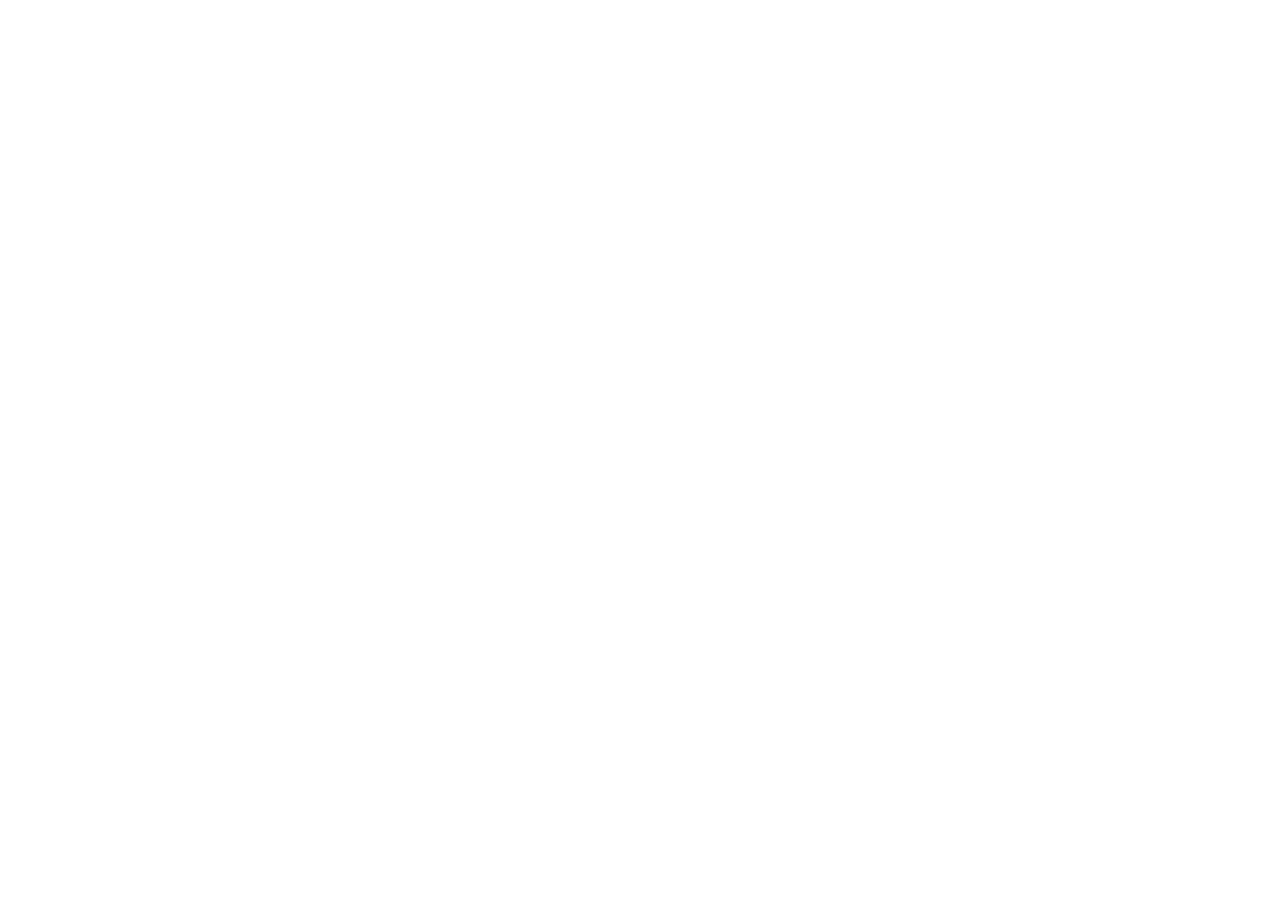
==== form.html @ 447e798b "3 commit" ====
<!DOCTYPE html>
<html lang="en">
<head>
    <meta charset="UTF-8">
    <meta name="viewport" content="width=device-width, initial-scale=1.0">
    <link rel="stylesheet" href="">
    <title>Form</title>
</head>
<body>
    
</body>
</html>
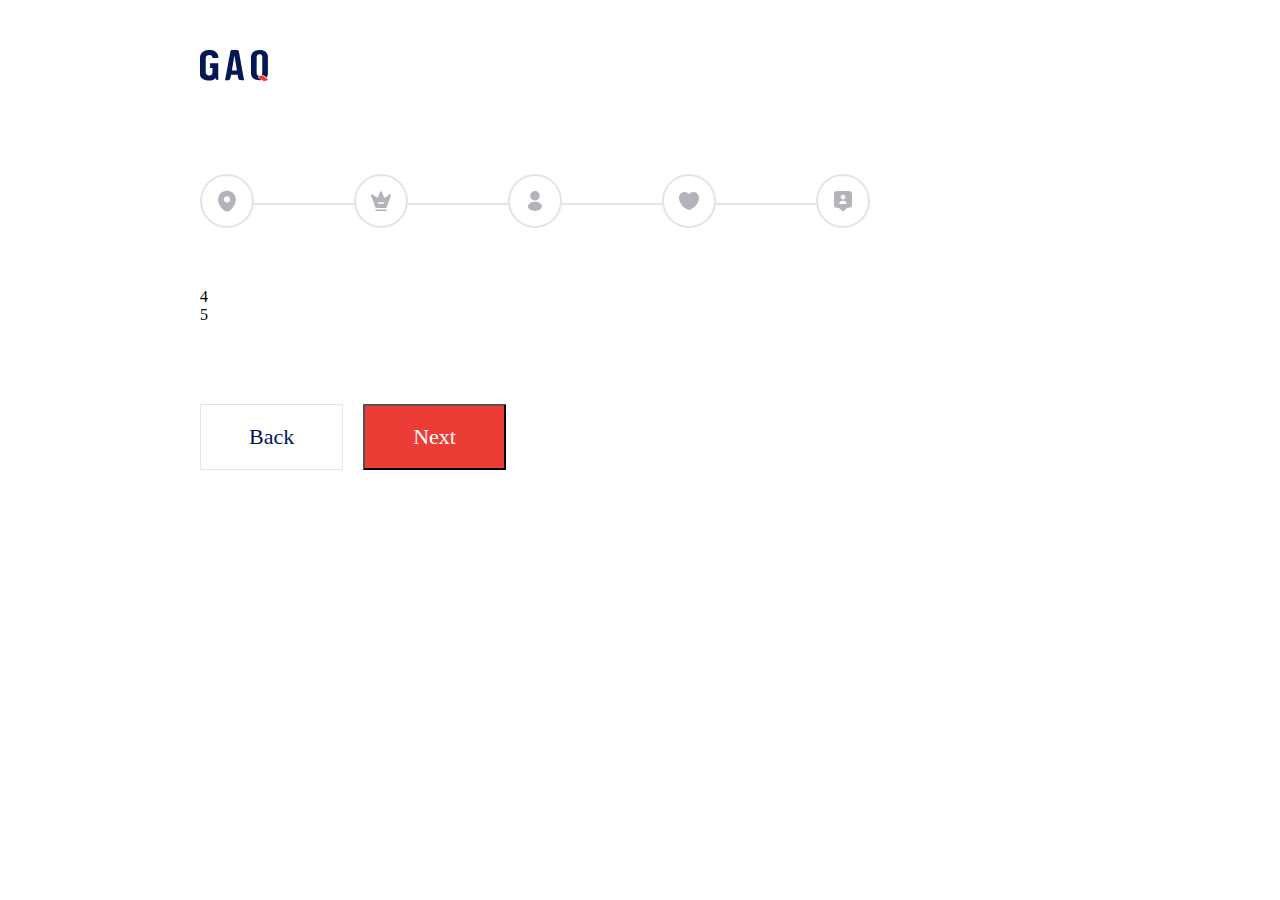
==== commit 318a9836: "4 commit" ====
--- a/form.html
+++ b/form.html
@@ -3,10 +3,287 @@
 <head>
     <meta charset="UTF-8">
     <meta name="viewport" content="width=device-width, initial-scale=1.0">
-    <link rel="stylesheet" href="">
+    <link rel="stylesheet" href="css/form.css">
     <title>Form</title>
 </head>
 <body>
-    
+    <div class="main">
+        <a href="#" class="logo">
+            <img src="./img/logo.svg" alt="logo"></a>
+            <form action="#" class="steps__form">
+                <div class="steps__numbers">
+                    <div class="progress">
+                        <div class="progress__success"></div>
+                    </div>
+                    <div class="step__number">
+                        <svg xmlns="http://www.w3.org/2000/svg" width="24" height="24" viewBox="0 0 24 24" fill="none">
+                            <path d="M20.62 8.45C19.57 3.83 15.54 1.75 12 1.75C12 1.75 12 1.75 11.99 1.75C8.45997 1.75 4.41997 3.82 3.36997 8.44C2.19997 13.6 5.35997 17.97 8.21997 20.72C9.27997 21.74 10.64 22.25 12 22.25C13.36 22.25 14.72 21.74 15.77 20.72C18.63 17.97 21.79 13.61 20.62 8.45ZM12 13.46C10.26 13.46 8.84997 12.05 8.84997 10.31C8.84997 8.57 10.26 7.16 12 7.16C13.74 7.16 15.15 8.57 15.15 10.31C15.15 12.05 13.74 13.46 12 13.46Z" fill="#B3B4BA"/>
+                            </svg>
+                    </div>
+                    <div class="step__number">
+                        <svg xmlns="http://www.w3.org/2000/svg" width="24" height="24" viewBox="0 0 24 24" fill="none">
+                            <path d="M17 22H7C6.59 22 6.25 21.66 6.25 21.25C6.25 20.84 6.59 20.5 7 20.5H17C17.41 20.5 17.75 20.84 17.75 21.25C17.75 21.66 17.41 22 17 22Z" fill="#B3B4BA"/>
+                            <path d="M20.35 5.52004L16.35 8.38004C15.82 8.76004 15.06 8.53004 14.83 7.92004L12.94 2.88004C12.62 2.01004 11.39 2.01004 11.07 2.88004L9.16998 7.91004C8.93998 8.53004 8.18997 8.76004 7.65998 8.37004L3.65998 5.51004C2.85998 4.95004 1.79998 5.74004 2.12998 6.67004L6.28998 18.32C6.42998 18.72 6.80998 18.98 7.22998 18.98H16.76C17.18 18.98 17.56 18.71 17.7 18.32L21.86 6.67004C22.2 5.74004 21.14 4.95004 20.35 5.52004ZM14.5 14.75H9.49998C9.08998 14.75 8.74998 14.41 8.74998 14C8.74998 13.59 9.08998 13.25 9.49998 13.25H14.5C14.91 13.25 15.25 13.59 15.25 14C15.25 14.41 14.91 14.75 14.5 14.75Z" fill="#B3B4BA"/>
+                            </svg>
+                    </div>
+                    <div class="step__number">
+                        <svg xmlns="http://www.w3.org/2000/svg" width="24" height="24" viewBox="0 0 24 24" fill="none">
+                            <path d="M12 2C9.38 2 7.25 4.13 7.25 6.75C7.25 9.32 9.26 11.4 11.88 11.49C11.96 11.48 12.04 11.48 12.1 11.49C12.12 11.49 12.13 11.49 12.15 11.49C12.16 11.49 12.16 11.49 12.17 11.49C14.73 11.4 16.74 9.32 16.75 6.75C16.75 4.13 14.62 2 12 2Z" fill="#B3B4BA"/>
+                            <path d="M17.08 14.15C14.29 12.29 9.73996 12.29 6.92996 14.15C5.65996 15 4.95996 16.15 4.95996 17.38C4.95996 18.61 5.65996 19.75 6.91996 20.59C8.31996 21.53 10.16 22 12 22C13.84 22 15.68 21.53 17.08 20.59C18.34 19.74 19.04 18.6 19.04 17.36C19.03 16.13 18.34 14.99 17.08 14.15Z" fill="#B3B4BA"/>
+                            </svg>
+                    </div>
+                    <div class="step__number">
+                        <svg xmlns="http://www.w3.org/2000/svg" width="24" height="24" viewBox="0 0 24 24" fill="none">
+                            <path d="M16.44 3.09998C14.63 3.09998 13.01 3.97998 12 5.32998C10.99 3.97998 9.37 3.09998 7.56 3.09998C4.49 3.09998 2 5.59998 2 8.68998C2 9.87998 2.19 10.98 2.52 12C4.1 17 8.97 19.99 11.38 20.81C11.72 20.93 12.28 20.93 12.62 20.81C15.03 19.99 19.9 17 21.48 12C21.81 10.98 22 9.87998 22 8.68998C22 5.59998 19.51 3.09998 16.44 3.09998Z" fill="#B3B4BA"/>
+                            </svg>
+                    </div>
+                    <div class="step__number">
+                        <svg xmlns="http://www.w3.org/2000/svg" width="24" height="24" viewBox="0 0 24 24" fill="none">
+                            <path d="M18 2H6C4.34 2 3 3.33 3 4.97V15.88C3 17.52 4.34 18.85 6 18.85H6.76C7.56 18.85 8.32 19.16 8.88 19.72L10.59 21.41C11.37 22.18 12.64 22.18 13.42 21.41L15.13 19.72C15.69 19.16 16.46 18.85 17.25 18.85H18C19.66 18.85 21 17.52 21 15.88V4.97C21 3.33 19.66 2 18 2ZM12 5.75C13.29 5.75 14.33 6.79 14.33 8.08C14.33 9.37 13.29 10.41 12 10.41C10.71 10.41 9.67 9.36 9.67 8.08C9.67 6.79 10.71 5.75 12 5.75ZM14.68 15.06H9.32C8.51 15.06 8.04 14.16 8.49 13.49C9.17 12.48 10.49 11.8 12 11.8C13.51 11.8 14.83 12.48 15.51 13.49C15.96 14.16 15.48 15.06 14.68 15.06Z" fill="#B3B4BA"/>
+                            </svg>
+                    </div>
+                </div>
+
+                <div class="steps">
+     <!----        <div class="from__step">
+
+                        <div class="section__title">Which Hub Are You In?</div>
+                        <div class="section__text">We are active in major cities and we schedule meetings based on time zones. Let us know your home base.</div>
+                        <div class="form__input search__input">
+                            <input type="text" class="input" placeholder="Search your hub..">
+                            <div class="input__img">
+                                <svg xmlns="http://www.w3.org/2000/svg" width="20" height="20" viewBox="0 0 20 20" fill="none">
+                                    <path d="M9.58329 18.125C4.87496 18.125 1.04163 14.2916 1.04163 9.58329C1.04163 4.87496 4.87496 1.04163 9.58329 1.04163C14.2916 1.04163 18.125 4.87496 18.125 9.58329C18.125 14.2916 14.2916 18.125 9.58329 18.125ZM9.58329 2.29163C5.55829 2.29163 2.29163 5.56663 2.29163 9.58329C2.29163 13.6 5.55829 16.875 9.58329 16.875C13.6083 16.875 16.875 13.6 16.875 9.58329C16.875 5.56663 13.6083 2.29163 9.58329 2.29163Z" fill="#747887"/>
+                                    <path d="M18.3333 18.9583C18.175 18.9583 18.0166 18.9 17.8916 18.775L16.225 17.1083C15.9833 16.8666 15.9833 16.4666 16.225 16.225C16.4666 15.9833 16.8666 15.9833 17.1083 16.225L18.775 17.8916C19.0166 18.1333 19.0166 18.5333 18.775 18.775C18.65 18.9 18.4916 18.9583 18.3333 18.9583Z" fill="#747887"/>
+                                    </svg>
+                            </div>
+                        </div>
+                        <div class="form__item">
+                            <div class="form__item--title">Popular Hub</div>
+                            <div class="radio__buttons">
+                                <label class="radio__item">
+                                    <input type="radio" class="radio__input" name="radio" >
+                                    <div class="fake"></div>
+                                    <div class="img">
+                                        <img src="./img/radio1.png" alt="">
+                                    </div>
+                                    <div class="text">Austin</div>
+                                    <div class="border"></div>
+                                </label>
+                                <label class="radio__item">
+                                    <input type="radio" class="radio__input" name="radio" >
+                                    <div class="fake"></div>
+                                    <div class="img">
+                                        <img src="./img/radio2.png" alt="">
+                                    </div>
+                                    <div class="text">Dallas</div>
+                                    <div class="border"></div>
+                                </label>
+                                <label class="radio__item">
+                                    <input type="radio" class="radio__input" name="radio" >
+                                    <div class="fake"></div>
+                                    <div class="img">
+                                        <img src="./img/radio3.png" alt="">
+                                    </div>
+                                    <div class="text">San Antonio</div>
+                                    <div class="border"></div>
+                                </label>
+                                <label class="radio__item">
+                                    <input type="radio" class="radio__input" name="radio" >
+                                    <div class="fake"></div>
+                                    <div class="img">
+                                        <img src="./img/radio4.png" alt="">
+                                    </div>
+                                    <div class="text">Houston</div>
+                                    <div class="border"></div>
+                                </label>
+                                <label class="radio__item">
+                                    <input type="radio" class="radio__input" name="radio" >
+                                    <div class="fake"></div>
+                                    <div class="img">
+                                        <img src="./img/radio5.png" alt="">
+                                    </div>
+                                    <div class="text">New York </div>
+                                    <div class="border"></div>
+                                </label>
+                                <label class="radio__item">
+                                    <input type="radio" class="radio__input" name="radio" >
+                                    <div class="fake"></div>
+                                    <div class="img">
+                                        <img src="./img/radio6.png" alt="">
+                                    </div>
+                                    <div class="text">Los Angeles</div>
+                                    <div class="border"></div>
+                                </label>
+                            </div>
+                        </div>
+                    </div>-->
+                    
+     <!----        <div class="from__step">
+                        <div class="section__title">What Are Your Objectives?</div>
+                        <div class="section__text">Select up to 3 objectives. These will be kept private from other users but help us find relevant matches.</div>
+                        <div class="form__item">
+                            <div class="form__item--title">Select Objectives</div>
+                            <div class="checkboxes">
+                                <label class="checkbox__item">
+                                    <input type="checkbox" class="checkbox__input">
+                                    <div class="checkbox__img"><img src="./img/ckb1.png" alt=""></div>
+                                    <div class="checkbox__text">Brainstorm with peers</div>
+                                    <div class="checkbox__fake"></div>
+                                    <div class="checkbox__border"></div>
+                                </label>
+                                <label class="checkbox__item">
+                                    <input type="checkbox" class="checkbox__input">
+                                    <div class="checkbox__img"><img src="./img/ckb2.png" alt=""></div>
+                                    <div class="ccheckbox__heckbox__text">Grow your team</div>
+                                    <div class="checkbox__fake"></div>
+                                    <div class="checkbox__border"></div>
+                                </label>
+                                <label class="checkbox__item">
+                                    <input type="checkbox" class="checkbox__input">
+                                    <div class="checkbox__img"><img src="./img/ckb3.png" alt=""></div>
+                                    <div class="checkbox__text">Start a company</div>
+                                    <div class="checkbox__fake"></div>
+                                    <div class="checkbox__border"></div>
+                                </label>
+                                <label class="checkbox__item">
+                                    <input type="checkbox" class="checkbox__input">
+                                    <div class="checkbox__img"><img src="./img/ckb4.png" alt=""></div>
+                                    <div class="checkbox__text">Explore other companies</div>
+                                    <div class="checkbox__fake"></div>
+                                    <div class="checkbox__border"></div>
+                                </label>
+                                <label class="checkbox__item">
+                                    <input type="checkbox" class="checkbox__input">
+                                    <div class="checkbox__img"><img src="./img/ckb5.png" alt=""></div>
+                                    <div class="checkbox__text">Business development</div>
+                                    <div class="checkbox__fake"></div>
+                                    <div class="checkbox__border"></div>
+                                </label>
+                                <label class="checkbox__item">
+                                    <input type="checkbox" class="checkbox__input">
+                                    <div class="checkbox__img"><img src="./img/ckb6.png" alt=""></div>
+                                    <div class="checkbox__text">Invest</div>
+                                    <div class="checkbox__fake"></div>
+                                    <div class="checkbox__border"></div>
+                                </label>
+                                <label class="checkbox__item">
+                                    <input type="checkbox" class="checkbox__input">
+                                    <div class="checkbox__img"><img src="./img/ckb7.png" alt=""></div>
+                                    <div class="checkbox__text">Explore new projects</div>
+                                    <div class="checkbox__fake"></div>
+                                    <div class="checkbox__border"></div>
+                                </label>
+                                <label class="checkbox__item">
+                                    <input type="checkbox" class="checkbox__input">
+                                    <div class="checkbox__img"><img src="./img/ckb8.png" alt=""></div>
+                                    <div class="checkbox__text">Mentor others</div>
+                                    <div class="checkbox__fake"></div>
+                                    <div class="checkbox__border"></div>
+                                </label>
+                                <label class="checkbox__item">
+                                    <input type="checkbox" class="checkbox__input">
+                                    <div class="checkbox__img"><img src="./img/ckb9.png" alt=""></div>
+                                    <div class="checkbox__text">Organize events</div>
+                                    <div class="checkbox__fake"></div>
+                                    <div class="checkbox__border"></div>
+                                </label>
+                                <label class="checkbox__item">
+                                    <input type="checkbox" class="checkbox__input">
+                                    <div class="checkbox__img"><img src="./img/ckb10.png" alt=""></div>
+                                    <div class="checkbox__text">Raise funding</div>
+                                    <div class="checkbox__fake"></div>
+                                    <div class="checkbox__border"></div>
+                                </label>
+                                <label class="checkbox__item">
+                                    <input type="checkbox" class="checkbox__input">
+                                    <div class="checkbox__img"><img src="./img/ckb11.png" alt=""></div>
+                                    <div class="checkbox__text">Find a cofounder</div>
+                                    <div class="checkbox__fake"></div>
+                                    <div class="checkbox__border"></div>
+                                </label>
+                                <label class="checkbox__item">
+                                    <input type="checkbox" class="checkbox__input">
+                                    <div class="checkbox__"><img src="./img/ckb12.png" alt=""></div>
+                                    <div class="checkbox__text">Meet intresting people</div>
+                                    <div class="checkbox__fake"></div>
+                                    <div class="checkbox__border"></div>
+                                </label>
+                            </div>
+                        </div>
+                    </div>-->
+
+     <!----       <div class="from__step">
+                        <div class="section__title">Fill Your Profile</div>
+                        <div class="section__text">This basic information will be shown to your matches every week. Tell us what you would like to show!</div>
+
+                        <div class="file__uploader">
+                            <div class="file__uploader-item">
+                                <label class="file__label">
+                                    <input type="file" class="file__input">
+                                    <div class="file__item">
+                                        <div class="file__item-img">
+                                            <img src="./img/gallery.svg" alt="">
+                                        </div>
+                                        <div class="file__item-text">
+                                            Upload Your Photo
+                                        </div>
+                                    </div>
+                                </label>
+                            </div>
+                            <div class="file__uploader-item">
+                                <div class="form__item">
+                                    <div class="form__item-title">Other Profile</div>
+                                    
+                                    
+                                    <div class="form__input profile__input">
+                                        <input type="text" class="input" placeholder="LinkedIn URL">
+                                        <div class="input__img">
+                                            <svg xmlns="http://www.w3.org/2000/svg" width="20" height="20" viewBox="0 0 20 20" fill="none">
+                                                <g clip-path="url(#clip0_1_7078)">
+                                                <path d="M5.78341 4.16668C5.78319 4.6087 5.60738 5.03254 5.29466 5.34494C4.98195 5.65735 4.55793 5.83273 4.11591 5.83251C3.67388 5.83229 3.25004 5.65648 2.93764 5.34377C2.62524 5.03105 2.44985 4.60704 2.45007 4.16501C2.45029 3.72298 2.6261 3.29915 2.93882 2.98674C3.25153 2.67434 3.67555 2.49896 4.11757 2.49918C4.5596 2.4994 4.98344 2.6752 5.29584 2.98792C5.60825 3.30064 5.78363 3.72465 5.78341 4.16668ZM5.83341 7.06668H2.50007V17.5H5.83341V7.06668ZM11.1001 7.06668H7.78341V17.5H11.0667V12.025C11.0667 8.97501 15.0417 8.69168 15.0417 12.025V17.5H18.3334V10.8917C18.3334 5.75001 12.4501 5.94168 11.0667 8.46668L11.1001 7.06668Z" fill="#747887"/>
+                                                </g>
+                                                <defs>
+                                                <clipPath id="clip0_1_7078">
+                                                <rect width="20" height="20" fill="white"/>
+                                                </clipPath>
+                                                </defs>
+                                                </svg>
+                                        </div>
+                                    </div>
+
+                                    <div class="form__input profile__input">
+                                        <input type="text" class="input" placeholder="Twitter URL">
+                                        <div class="input__img">
+                                            <svg xmlns="http://www.w3.org/2000/svg" width="20" height="20" viewBox="0 0 20 20" fill="none">
+                                                <g clip-path="url(#clip0_1_7082)">
+                                                <path d="M18.4683 4.71333C17.8321 4.99474 17.1574 5.17956 16.4666 5.26167C17.1947 4.82619 17.7397 4.14085 17.9999 3.33333C17.3166 3.74 16.5674 4.025 15.7866 4.17917C15.2621 3.61798 14.5669 3.2458 13.809 3.12049C13.0512 2.99517 12.2732 3.12374 11.596 3.48621C10.9187 3.84868 10.3802 4.42474 10.0642 5.12483C9.74812 5.82492 9.67221 6.60982 9.84825 7.3575C8.46251 7.28805 7.10686 6.92794 5.86933 6.30055C4.63179 5.67317 3.54003 4.79254 2.66492 3.71583C2.35516 4.24788 2.19238 4.85269 2.19326 5.46833C2.19326 6.67667 2.80826 7.74417 3.74326 8.36917C3.18993 8.35175 2.64878 8.20232 2.16492 7.93333V7.97667C2.16509 8.78142 2.44356 9.56135 2.95313 10.1842C3.46269 10.8071 4.17199 11.2346 4.96075 11.3942C4.4471 11.5334 3.90851 11.5539 3.38576 11.4542C3.60814 12.1469 4.04159 12.7527 4.62541 13.1868C5.20924 13.6209 5.9142 13.8615 6.64159 13.875C5.91866 14.4428 5.0909 14.8625 4.20566 15.1101C3.32041 15.3578 2.39503 15.4285 1.48242 15.3183C3.0755 16.3429 4.93 16.8868 6.82409 16.885C13.2349 16.885 16.7408 11.5742 16.7408 6.96833C16.7408 6.81833 16.7366 6.66667 16.7299 6.51833C17.4123 6.02514 18.0013 5.41418 18.4691 4.71417L18.4683 4.71333Z" fill="#747887"/>
+                                                </g>
+                                                <defs>
+                                                <clipPath id="clip0_1_7082">
+                                                <rect width="20" height="20" fill="white"/>
+                                                </clipPath>
+                                                </defs>
+                                                </svg>
+                                        </div>
+                                    </div>
+
+                                </div>
+                            </div>
+                        </div>
+                    </div>-->
+
+                    <div class="from__step">4</div>
+                    <div class="from__step">5</div>
+            
+                </div>
+
+                <div class="step__buttobs">
+                    <button class="btn__outline button prev__step">Back</button>
+                    <button class="btn button next__step">Next</button>
+                </div>
+            </form>
+        
+    </div>
 </body>
 </html>--- a/css/form.css
+++ b/css/form.css
@@ -0,0 +1,365 @@
+*{
+    margin: 0;
+    padding: 0;
+}
+.main{
+    padding: 50px 200px;
+}
+.logo {
+    display: block;
+    padding-bottom: 89px;
+}
+.section__title {
+    color: #051655;
+    font-family: Author;
+    font-size: 50px;
+    font-style: normal;
+    font-weight: 494;
+    line-height: normal;
+}
+.section__text {
+    color: #747887;
+    font-family: Author;
+    font-size: 20px;
+    font-style: normal;
+    font-weight: 375;
+    line-height: normal;
+    max-width: 600px;
+}
+.steps__form {
+}
+.steps__numbers {
+    display: flex;
+    align-self: start;
+    position: relative;
+    max-width: 650px;
+    padding-bottom: 60px;
+}
+.progress {
+    position: absolute;
+    top: 25%;
+    left: 0;
+    right: 0;
+    height: 2px;
+    background: #E5E4E1;
+    z-index: -1;
+}
+.progress__success {
+}
+.step__number {
+    display: flex;
+    justify-content: center;
+    align-items: center;
+    border-radius: 100%;
+    width: 50px;
+    height: 50px;
+    border-radius: 50px;
+    border: 2px solid #E5E4E1;
+    background: #FFF;
+    margin-right: 100px;
+    flex-shrink: 0;
+}
+.steps {
+}
+.from__step {
+}
+.step__buttobs {
+    margin-top: 80px;
+    display: flex;
+    gap: 20px;
+}
+.btn{
+    padding: 18px 48px;
+    color: #FFF;
+    font-family: Author;
+    font-size: 22px;
+    font-style: normal;
+    font-weight: 494;
+    line-height: normal;
+    background: #EB3D35;
+}
+.btn__outline{
+    padding: 18px 48px;
+    border: 1px solid #E5E4E1;
+    background: #FFF;
+    color: #051655;
+    font-family: Author;
+    font-size: 22px;
+    font-style: normal;
+    font-weight: 494;
+    line-height: normal;
+}
+.prev__step {
+}
+.next__step {
+}
+.form__input {
+    display: flex;
+    position: relative;
+    border: 1px solid #E5E4E1;
+    max-width: 460px;
+}
+.search__input {
+    margin-top: 40px;
+}
+.input {
+    border: #ffffff;
+    padding: 20px 20px 20px 65px;
+    width: 100%;
+    background: #FFF;
+    outline: none;
+    color: #747887;
+    font-family: Author;
+    font-size: 18px;
+    font-style: normal;
+    font-weight: 375;
+    line-height: normal;
+}
+.input:focus {
+    outline: 1px solid red;
+}
+.input__img {
+    position: absolute;
+    left: 30px;
+    top: 50%;
+    transform: translate(0, -50%);
+}
+.from__step {
+}
+.form__item {
+   margin-top: 40px;
+}
+.form__item--title {
+    color: #051655;
+    font-family: Author;
+    font-size: 25px;
+    font-style: normal;
+    font-weight: 494;
+    line-height: normal;
+}
+.radio__buttons {
+    display: flex;
+    flex-wrap: wrap;
+    gap: 20px;
+    margin-top: 20px;
+}
+.radio__item {
+    display: flex;
+    align-items: center;
+    position: relative;
+    background: #F3F6F9;
+    max-width: 360px;
+    width: 100%;
+    padding: 10px;
+}
+.radio__input {
+    display: none;
+}
+.radio__input:checked + .fake::after {
+    opacity: 1;
+}
+.radio__input:checked ~ .border {
+    opacity: 1;
+}
+.fake {
+    width: 30px;
+    height: 30px;
+    border-radius: 100%;
+    border: 1px solid red;
+    position: absolute;
+    right: 30px;
+    top: 50%;
+    transform: translate(0, -50%);
+}
+.fake::after {
+    content: "";
+    position: absolute;
+    width: 20px;
+    height: 20px;
+    background: #EB3D35;
+    border-radius: 100%;
+    top: 50%;
+    left: 50%;
+    transform: translate(-50%, -50%);
+    opacity: 0;
+
+}
+.text {
+    margin-left: 30px;
+    color: #051655;
+    font-family: Author;
+    font-size: 20px;
+    font-style: normal;
+    font-weight: 494;
+    line-height: normal;
+}
+.img {
+    width: 40px;
+    height: 40px;
+    background: #FFF;
+    display: flex;
+    align-items: center;
+    justify-content: center;
+    padding: 10px;
+}
+.img img{
+    max-width: 100%;
+    width: 100%;
+    height: auto;
+}
+.border {
+    position:absolute;
+    border: 1px solid red;
+    left: 0;
+    right: 0;
+    bottom: 0;
+    top: 0;
+    opacity: 0;
+}
+.checkboxes {
+    display: flex;
+    flex-wrap: wrap;
+    gap: 20px;
+    margin-top: 20px;
+}
+.checkbox__item {
+    display: flex;
+    align-items: center;
+    position: relative;
+    background: #F3F6F9;
+    max-width: 360px;
+    width: 100%;
+    padding: 10px;
+}
+.checkbox__input {
+    display: none;
+}
+.checkbox__input:checked ~ .checkbox__fake:after{
+    opacity: 1;
+}
+.checkbox__input:checked ~ .checkbox__border{
+    opacity: 1;
+}
+.checkbox__img {
+    width: 40px;
+    height: 40px;
+    background: #FFF;
+    display: flex;
+    align-items: center;
+    justify-content: center;
+    padding: 10px;
+}
+.checkbox__img img{
+    max-width: 100%;
+    width: 100%;
+    height: auto;
+}
+.checkbox__text {
+    color: #051655;
+    font-family: Author;
+    font-size: 20px;
+    font-style: normal;
+    font-weight: 494;
+    line-height: normal;    
+}
+.checkbox__fake {
+    width: 30px;
+    height: 30px;
+    border-radius: 5px;
+    border: 1px solid red;
+    margin-left: auto;
+    position: relative;
+}
+.checkbox__fake::after {
+    position: absolute;
+    content: "";
+    right: 0;
+    bottom: 0;
+    top: 0;
+    left: 0;
+    background: #EB3D35 url('../img/cheak.svg') no-repeat;
+    background-position: center;
+    opacity: 0;
+}
+.checkbox__border {
+    position:absolute;
+    border: 1px solid red;
+    left: 0;
+    right: 0;
+    bottom: 0;
+    top: 0;
+    opacity: 0;
+}
+.file__uploader {
+    display: flex;
+    max-width: 1120px;
+    width: 100%;
+    gap: 40px;
+    margin-top: 40px;
+}
+.file__uploader-item:last-child {
+    flex: 1 1 auto;
+}
+.file__uploader-item:first-child {
+    flex: 0 1 360px;
+}
+.file__label {
+    display: flex;
+    height: 360px;
+    width: 360px;
+    position: relative;
+    background: #F3F6F9;
+    border: 2px dashed #051655;
+    cursor: pointer;
+}
+.file__input{
+    display: none;
+}
+.file__item {
+    position: absolute;
+    left: 50%;
+    top: 50%;
+    transform: translate(-50%, -50%);
+    display: flex;
+    flex-direction: column;
+    align-items: center;
+}
+.file__item-img {
+}
+.file__item-text {
+    color: #051655;
+    font-family: Author;
+    font-size: 20px;
+    font-style: normal;
+    font-weight: 494;
+    line-height: normal;
+    margin-top: 30px;
+}
+.form__item {
+}
+.form__item-title {
+    color: #051655;
+    font-family: Author;
+    font-size: 25px;
+    font-style: normal;
+    font-weight: 494;
+    line-height: normal;
+    margin-bottom: 20px;
+}
+.form__input {
+}
+.profile__input {
+    display: flex;
+    width: 100%;
+    max-width: 100%;
+    margin-top: 10px;
+}
+.profile__inputs{
+    margin-top: 17px;
+}
+.input {
+    width: 100%;
+    display: flex;
+}
+.input__img {
+}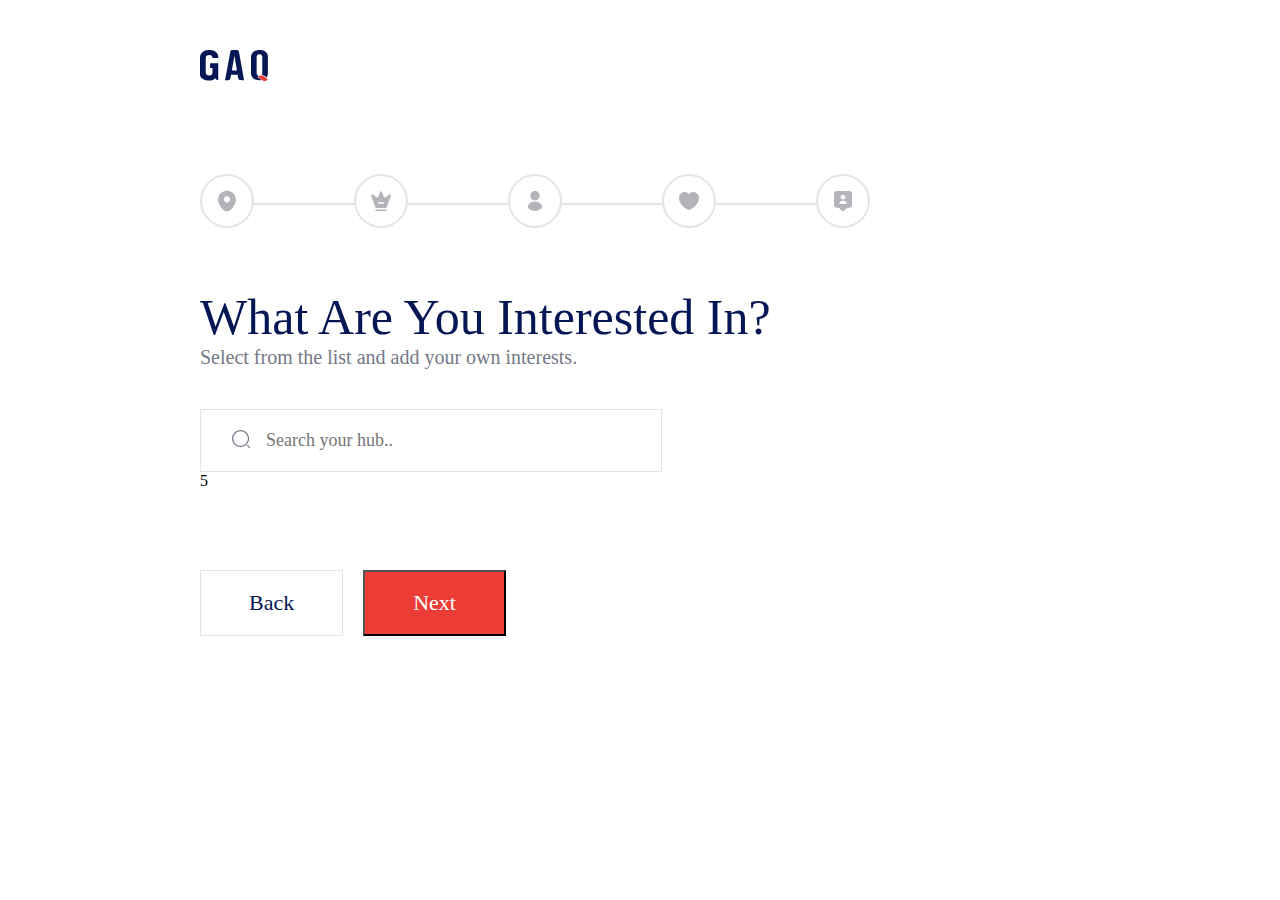
==== commit bbe602a8: "12 commit" ====
--- a/form.html
+++ b/form.html
@@ -273,7 +273,19 @@
                         </div>
                     </div>-->
 
-                    <div class="from__step">4</div>
+                    <div class="from__step">
+                        <div class="section__title">What Are You Interested In?</div>
+                        <div class="section__text">Select from the list and add your own interests.</div>
+                        <div class="form__input search__input">
+                            <input type="text" class="input" placeholder="Search your hub..">
+                            <div class="input__img">
+                                <svg xmlns="http://www.w3.org/2000/svg" width="20" height="20" viewBox="0 0 20 20" fill="none">
+                                    <path d="M9.58329 18.125C4.87496 18.125 1.04163 14.2916 1.04163 9.58329C1.04163 4.87496 4.87496 1.04163 9.58329 1.04163C14.2916 1.04163 18.125 4.87496 18.125 9.58329C18.125 14.2916 14.2916 18.125 9.58329 18.125ZM9.58329 2.29163C5.55829 2.29163 2.29163 5.56663 2.29163 9.58329C2.29163 13.6 5.55829 16.875 9.58329 16.875C13.6083 16.875 16.875 13.6 16.875 9.58329C16.875 5.56663 13.6083 2.29163 9.58329 2.29163Z" fill="#747887"/>
+                                    <path d="M18.3333 18.9583C18.175 18.9583 18.0166 18.9 17.8916 18.775L16.225 17.1083C15.9833 16.8666 15.9833 16.4666 16.225 16.225C16.4666 15.9833 16.8666 15.9833 17.1083 16.225L18.775 17.8916C19.0166 18.1333 19.0166 18.5333 18.775 18.775C18.65 18.9 18.4916 18.9583 18.3333 18.9583Z" fill="#747887"/>
+                                    </svg>
+                            </div>
+                        </div>
+                    </div>
                     <div class="from__step">5</div>
             
                 </div>
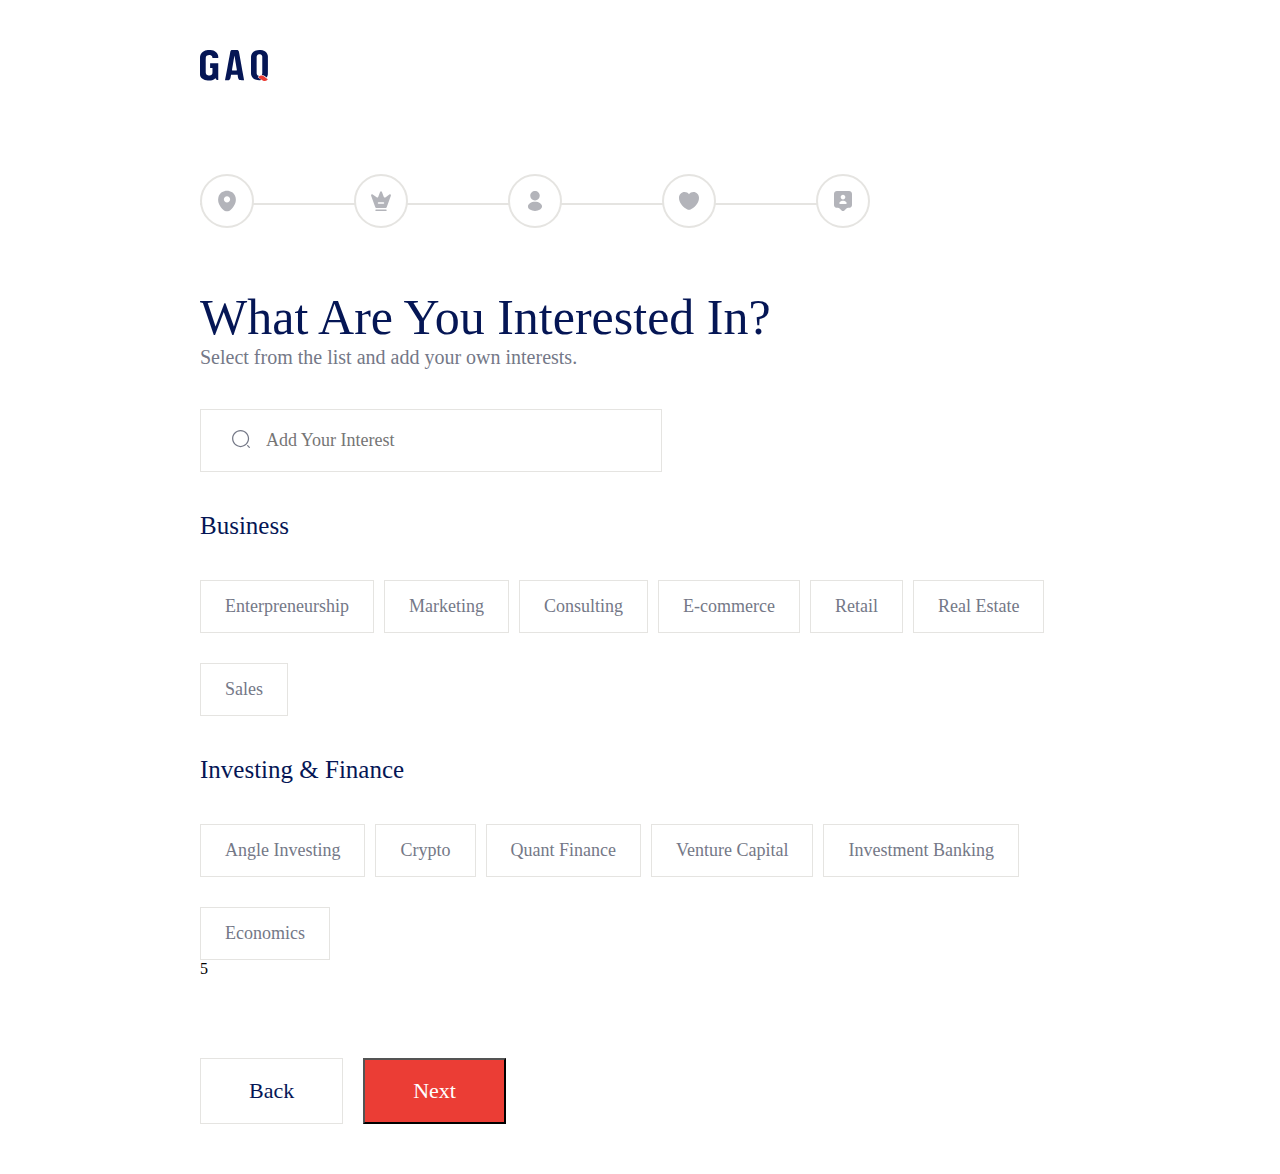
==== commit a722908c: "13commit" ====
--- a/form.html
+++ b/form.html
@@ -277,7 +277,7 @@
                         <div class="section__title">What Are You Interested In?</div>
                         <div class="section__text">Select from the list and add your own interests.</div>
                         <div class="form__input search__input">
-                            <input type="text" class="input" placeholder="Search your hub..">
+                            <input type="text" class="input" placeholder="Add Your Interest">
                             <div class="input__img">
                                 <svg xmlns="http://www.w3.org/2000/svg" width="20" height="20" viewBox="0 0 20 20" fill="none">
                                     <path d="M9.58329 18.125C4.87496 18.125 1.04163 14.2916 1.04163 9.58329C1.04163 4.87496 4.87496 1.04163 9.58329 1.04163C14.2916 1.04163 18.125 4.87496 18.125 9.58329C18.125 14.2916 14.2916 18.125 9.58329 18.125ZM9.58329 2.29163C5.55829 2.29163 2.29163 5.56663 2.29163 9.58329C2.29163 13.6 5.55829 16.875 9.58329 16.875C13.6083 16.875 16.875 13.6 16.875 9.58329C16.875 5.56663 13.6083 2.29163 9.58329 2.29163Z" fill="#747887"/>
@@ -286,6 +286,83 @@
                             </div>
                         </div>
                     </div>
+
+                    <div class="form__item">
+                        <div class="form__item-title">Business</div>
+                        <div class="interests">
+                            <label class="interests__item">
+                                <input type="checkbox" class="interests__checkbox">
+                                <div class="interests__text">Enterpreneurship</div>
+                                <div class="interests__border"></div>
+                            </label>
+                            <label class="interests__item">
+                                <input type="checkbox" class="interests__checkbox">
+                                <div class="interests__text">Marketing</div>
+                                <div class="interests__border"></div>
+                            </label>
+                            <label class="interests__item">
+                                <input type="checkbox" class="interests__checkbox">
+                                <div class="interests__text">Consulting</div><div class="interests__border"></div>
+                            </label>
+                            <label class="interests__item">
+                                <input type="checkbox" class="interests__checkbox">
+                                <div class="interests__text">E-commerce</div>
+                                <div class="interests__border"></div>
+                            </label>
+                            <label class="interests__item">
+                                <input type="checkbox" class="interests__checkbox">
+                                <div class="interests__text">Retail</div>
+                                <div class="interests__border"></div>
+                            </label>
+                            <label class="interests__item">
+                                <input type="checkbox" class="interests__checkbox">
+                                <div class="interests__text">Real Estate</div>
+                                <div class="interests__border"></div>
+                            </label>
+                            <label class="interests__item">
+                                <input type="checkbox" class="interests__checkbox">
+                                <div class="interests__text">Sales</div>
+                                <div class="interests__border"></div>
+                            </label>
+                        </div>
+                    </div>
+                    <div class="form__item">
+                        <div class="form__item-title">Investing & Finance</div>
+                        <div class="interests">
+                            <label class="interests__item">
+                                <input type="checkbox" class="interests__checkbox">
+                                <div class="interests__text">Angle Investing</div>
+                                <div class="interests__border"></div>
+                            </label>
+                            <label class="interests__item">
+                                <input type="checkbox" class="interests__checkbox">
+                                <div class="interests__text">Crypto</div>
+                                <div class="interests__border"></div>
+                            </label>
+                            <label class="interests__item">
+                                <input type="checkbox" class="interests__checkbox">
+                                <div class="interests__text">Quant Finance</div>
+                                <div class="interests__border"></div>
+                            </label>
+                            <label class="interests__item">
+                                <input type="checkbox" class="interests__checkbox">
+                                <div class="interests__text">Venture Capital</div>
+                                <div class="interests__border"></div>
+                            </label>
+                            <label class="interests__item">
+                                <input type="checkbox" class="interests__checkbox">
+                                <div class="interests__text">Investment Banking</div>
+                                <div class="interests__border"></div>
+                            </label>
+                            <label class="interests__item">
+                                <input type="checkbox" class="interests__checkbox">
+                                <div class="interests__text">Economics</div>
+                                <div class="interests__border"></div>
+                            </label>
+
+                        </div>
+                    </div>
+
                     <div class="from__step">5</div>
             
                 </div>
--- a/css/form.css
+++ b/css/form.css
@@ -361,5 +361,43 @@
     width: 100%;
     display: flex;
 }
-.input__img {
+.interests {
+    display: flex;
+    flex-wrap: wrap;
+    gap: 10px;
+}
+.interests__item {
+    margin-top: 20px;
+    display: flex;
+    padding: 15px 24px;
+    border: 1px solid #E5E4E1;
+    background: #FFF;
+    cursor: pointer;
+    position: relative;
+}
+.interests__item input {
+    display: none;
+}
+.interests__checkbox:checked ~ .interests__text {
+    color: blue;
+}
+.interests__checkbox:checked ~ .interests__border {
+    opacity: 1;
+}
+.interests__text {
+    color: #747887;
+    font-family: Author;
+    font-size: 18px;
+    font-style: normal;
+    font-weight: 494;
+    line-height: normal;
+}
+.interests__border{
+    position: absolute;
+   left: 0;
+   right: 0;
+   top: 0;
+   bottom: 0;
+   border: 1px solid blue;
+    opacity: 0;
 }